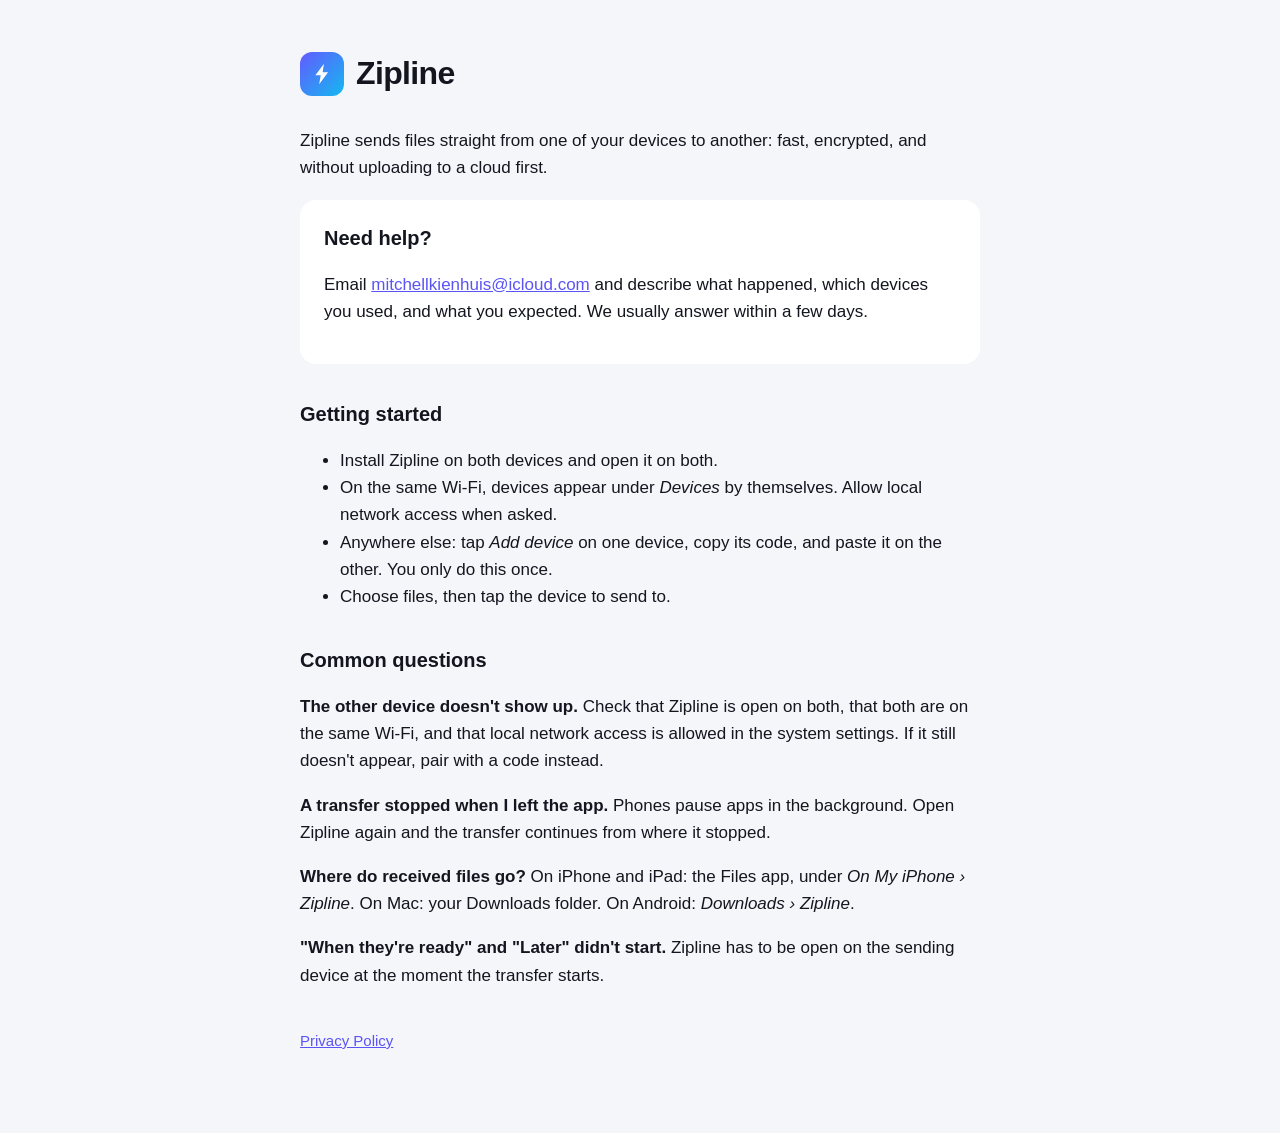
==== index.html @ 8c6e7239 "Add Zipline support and privacy pages Co-Authored-By: Claude Fable 5.2 <noreply@anthropic.com>" ====
<!doctype html><html lang="en"><head><meta charset="utf-8"><meta name="viewport" content="width=device-width, initial-scale=1"><link rel="stylesheet" href="style.css"><title>Zipline: Support</title></head><body><main><header><div class="logo"><svg viewBox="0 0 24 24"><path d="M13.8 2.5 5.900 13.200h4.900l-1.400 8.300 8.200-11.200h-5z"/></svg></div><h1>Zipline</h1></header>
<p>Zipline sends files straight from one of your devices to another: fast, encrypted, and without uploading to a cloud first.</p>
<div class="card"><h2 style="margin-top:0">Need help?</h2><p>Email <a href="mailto:mitchellkienhuis@icloud.com">mitchellkienhuis@icloud.com</a> and describe what happened, which devices you used, and what you expected. We usually answer within a few days.</p></div>
<h2>Getting started</h2>
<ul><li>Install Zipline on both devices and open it on both.</li><li>On the same Wi‑Fi, devices appear under <em>Devices</em> by themselves. Allow local network access when asked.</li><li>Anywhere else: tap <em>Add device</em> on one device, copy its code, and paste it on the other. You only do this once.</li><li>Choose files, then tap the device to send to.</li></ul>
<h2>Common questions</h2>
<p><strong>The other device doesn't show up.</strong> Check that Zipline is open on both, that both are on the same Wi‑Fi, and that local network access is allowed in the system settings. If it still doesn't appear, pair with a code instead.</p>
<p><strong>A transfer stopped when I left the app.</strong> Phones pause apps in the background. Open Zipline again and the transfer continues from where it stopped.</p>
<p><strong>Where do received files go?</strong> On iPhone and iPad: the Files app, under <em>On My iPhone › Zipline</em>. On Mac: your Downloads folder. On Android: <em>Downloads › Zipline</em>.</p>
<p><strong>"When they're ready" and "Later" didn't start.</strong> Zipline has to be open on the sending device at the moment the transfer starts.</p>
<nav><a href="privacy.html">Privacy Policy</a></nav>
</main></body></html>
---- style.css ----
:root { color-scheme: light dark; --text: #14161f; --muted: #5d6580; --bg: #f5f6fa; --card: #fff; --accent: #5b54f5; }
@media (prefers-color-scheme: dark) { :root { --text: #eef0f7; --muted: #9aa1b8; --bg: #0e0f15; --card: #181a23; --accent: #8f8aff; } }
* { box-sizing: border-box; }
body { margin: 0; font: 17px/1.6 -apple-system, "Segoe UI", Roboto, Helvetica, Arial, sans-serif; color: var(--text); background: var(--bg); }
main { max-width: 720px; margin: 0 auto; padding: 48px 20px 80px; }
header { display: flex; align-items: center; gap: 12px; margin-bottom: 28px; }
.logo { width: 44px; height: 44px; border-radius: 12px; background: linear-gradient(135deg, #635bff, #14b8f0); display: grid; place-items: center; }
.logo svg { width: 26px; height: 26px; fill: #fff; }
h1 { font-size: 32px; letter-spacing: -.02em; margin: 0; }
h2 { font-size: 20px; margin: 34px 0 8px; }
p, li { color: var(--text); } .muted { color: var(--muted); }
a { color: var(--accent); }
.card { background: var(--card); border-radius: 16px; padding: 22px 24px; margin: 18px 0; }
nav { margin-top: 40px; font-size: 15px; }
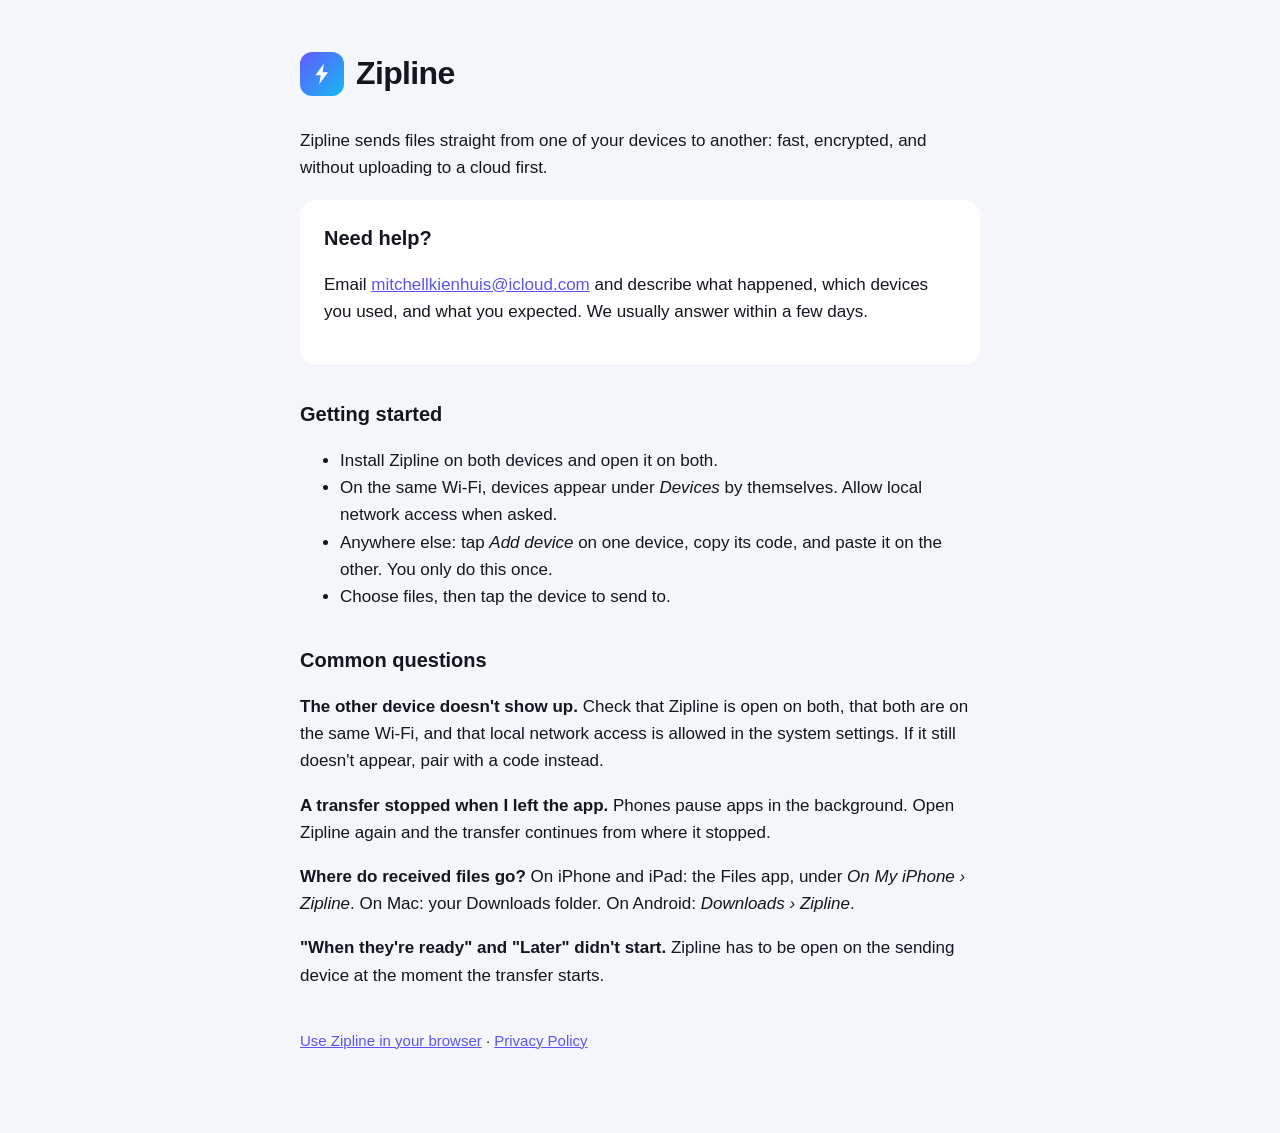
==== commit 9899cb75: "Link the web app from the support page" ====
--- a/index.html
+++ b/index.html
@@ -8,5 +8,5 @@
 <p><strong>A transfer stopped when I left the app.</strong> Phones pause apps in the background. Open Zipline again and the transfer continues from where it stopped.</p>
 <p><strong>Where do received files go?</strong> On iPhone and iPad: the Files app, under <em>On My iPhone › Zipline</em>. On Mac: your Downloads folder. On Android: <em>Downloads › Zipline</em>.</p>
 <p><strong>"When they're ready" and "Later" didn't start.</strong> Zipline has to be open on the sending device at the moment the transfer starts.</p>
-<nav><a href="privacy.html">Privacy Policy</a></nav>
+<nav><a href="app/">Use Zipline in your browser</a> · <a href="privacy.html">Privacy Policy</a></nav>
 </main></body></html>
